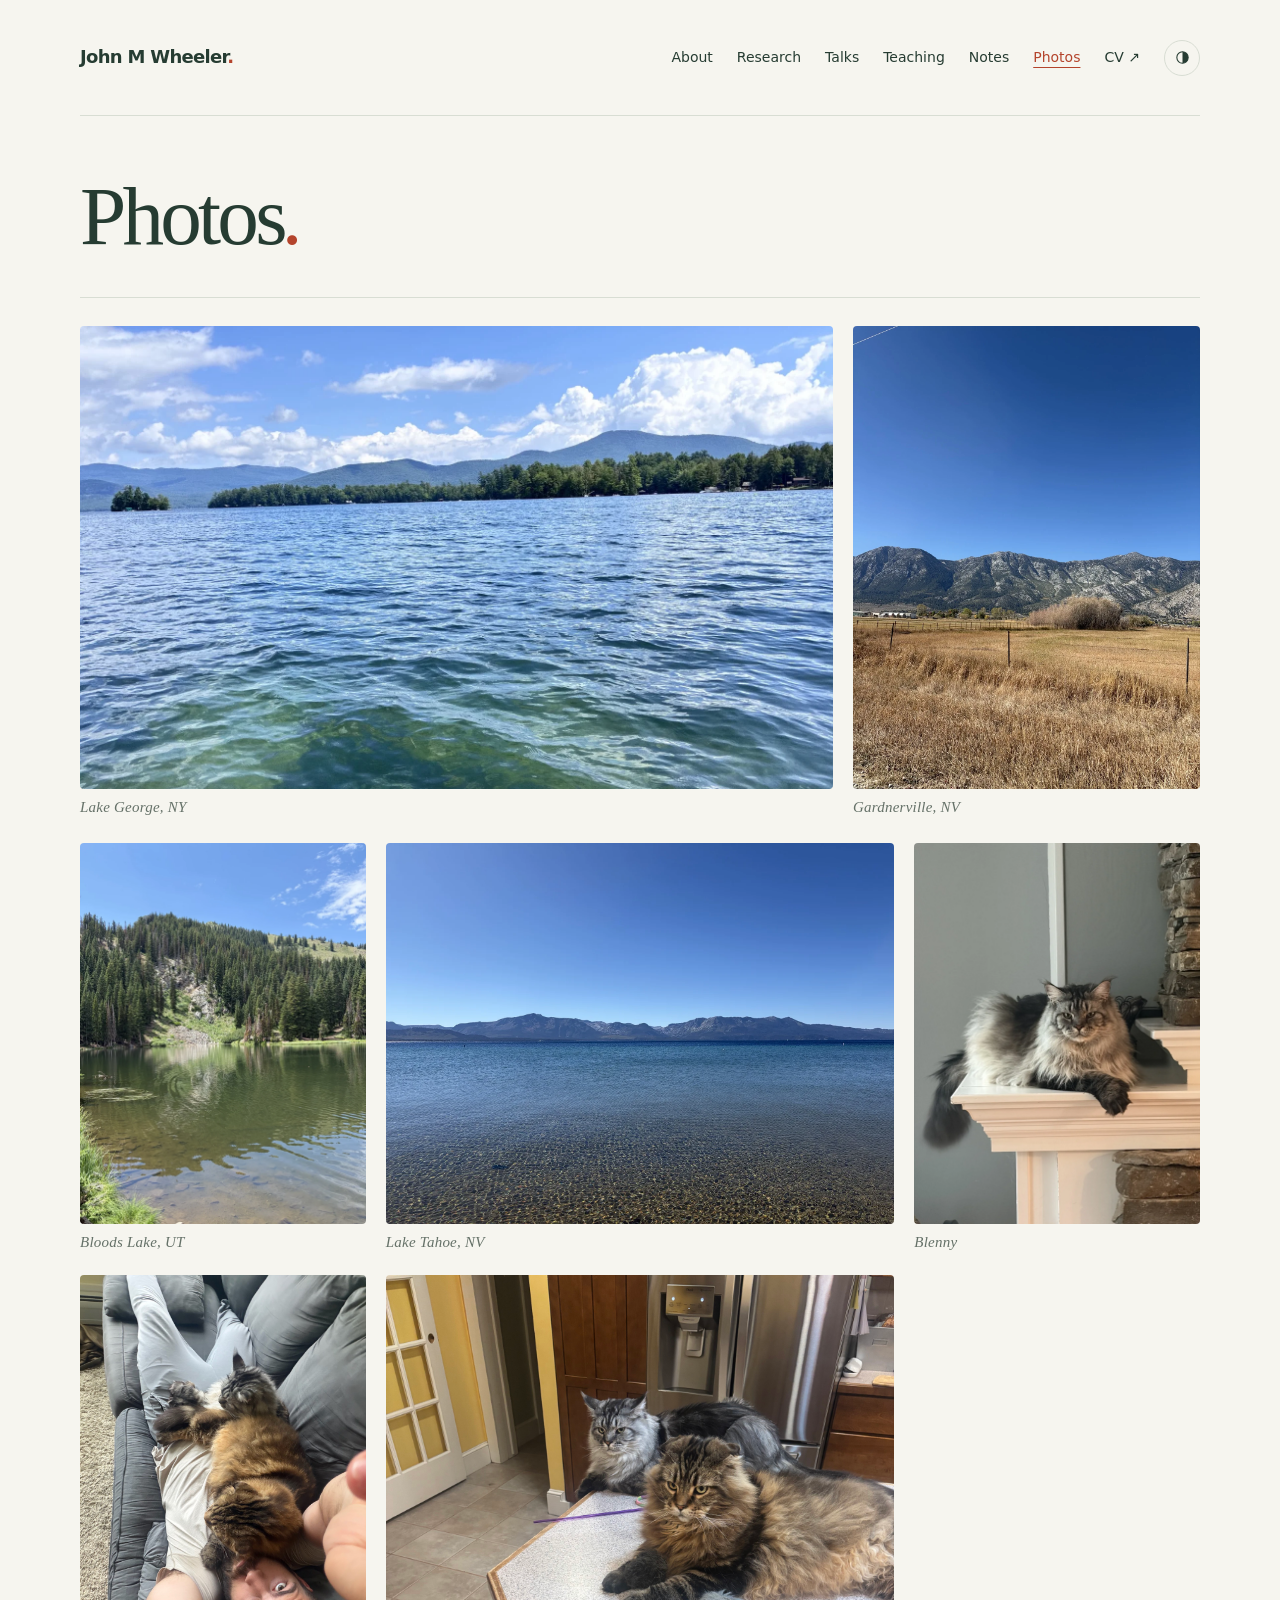
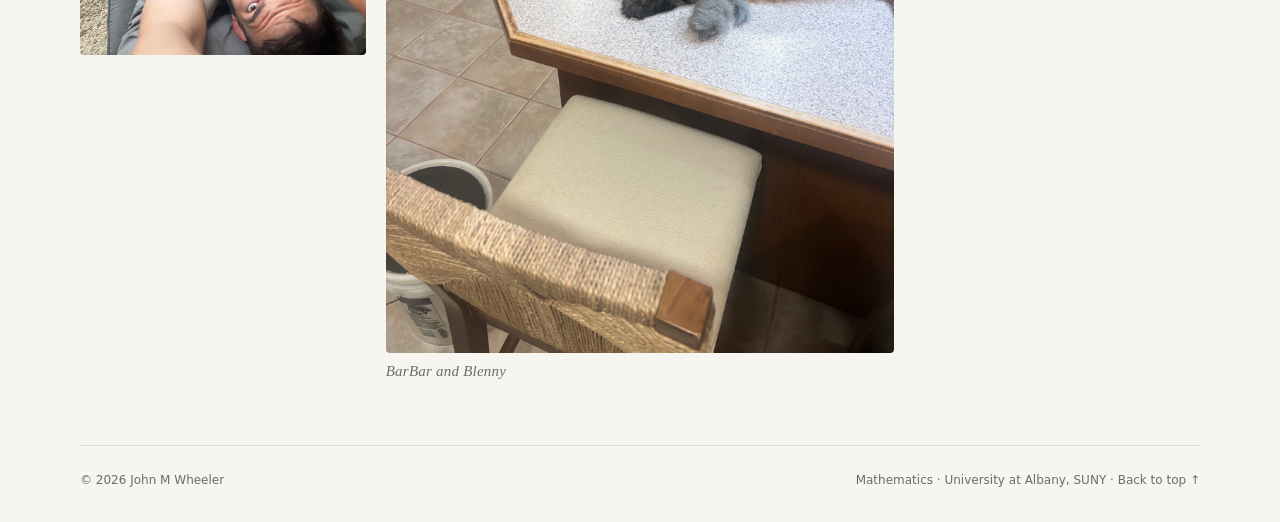
==== misc.html @ 14247ffa "Rename gallery to Photos and soften captions" ====
<!doctype html>
<html lang="en">
<head>
  <meta charset="utf-8">
  <meta name="viewport" content="width=device-width, initial-scale=1">
  <meta name="description" content="Photos from John M Wheeler.">
  <meta name="color-scheme" content="light dark">
  <title>Photos — John M Wheeler</title>
  <link rel="stylesheet" href="site.css">
  <script src="site.js"></script>
</head>
<body>
  <a class="skip" href="#main">Skip to content</a>
  <div class="wrap" id="top">
    <header>
      <a class="wordmark" href="index.html" aria-label="John M Wheeler home">John M Wheeler<span>.</span></a>
      <nav aria-label="Main navigation">
        <a href="index.html#about">About</a>
        <a href="index.html#research">Research</a>
        <a href="index.html#talks">Talks</a>
        <a href="index.html#teaching">Teaching</a>
        <a href="notes.html">Notes</a>
        <a href="misc.html" aria-current="page">Photos</a>
        <a href="files/John-M-Wheeler-CV.pdf" aria-label="Curriculum vitae (PDF)">CV <span aria-hidden="true">↗</span></a>
        <button class="theme" id="theme-toggle" type="button" aria-label="Switch to dark theme" hidden>
          <svg viewBox="0 0 24 24" fill="none" stroke="currentColor" stroke-width="1.5" aria-hidden="true"><circle cx="12" cy="12" r="8"/><path d="M12 4a8 8 0 0 1 0 16Z" fill="currentColor" stroke="none"/></svg>
        </button>
      </nav>
    </header>
    <main id="main">
      <div class="page-intro">
        <h1 id="photos-title">Photos<em>.</em></h1>
      </div>
      <section class="photos" aria-labelledby="photos-title">
        <div class="photo-row photo-row-lead">
          <figure>
            <a href="files/photos/clouds-over-the-lake.webp"><img src="files/photos/clouds-over-the-lake.webp" width="1536" height="944" alt="White clouds above a tree-lined shore and rippling blue water."></a>
            <figcaption>Lake George, NY</figcaption>
          </figure>
          <figure>
            <a href="files/photos/mountain-meadow.webp"><img src="files/photos/mountain-meadow.webp" width="1152" height="1536" alt="A wire fence crosses dry golden grass at the foot of a rocky ridge."></a>
            <figcaption>Gardnerville, NV</figcaption>
          </figure>
        </div>
        <div class="photo-row photo-row-more">
          <figure>
            <a href="files/photos/pond-in-the-pines.webp"><img src="files/photos/pond-in-the-pines.webp" width="1152" height="1536" loading="lazy" alt="A steep slope of evergreens reflected in a still pond."></a>
            <figcaption>Bloods Lake, UT</figcaption>
          </figure>
          <figure>
            <a href="files/photos/clear-water.webp"><img src="files/photos/clear-water.webp" width="1536" height="1152" loading="lazy" alt="Pebbles visible through shallow water with a blue mountain range on the horizon."></a>
            <figcaption>Lake Tahoe, NV</figcaption>
          </figure>
          <figure>
            <a href="files/photos/cat-on-the-mantel.webp"><img src="files/photos/cat-on-the-mantel.webp" width="1152" height="1536" loading="lazy" alt="A long-haired tabby rests a paw over the edge of a fireplace mantel."></a>
            <figcaption>Blenny</figcaption>
          </figure>
          <figure>
            <a href="files/photos/cats-on-the-couch.jpg"><img src="files/photos/cats-on-the-couch.jpg" width="960" height="1280" loading="lazy" alt="Two long-haired tabby cats lounging on John as he lies on a gray couch."></a>
          </figure>
          <figure>
            <a href="files/photos/cats-in-the-kitchen.jpg"><img src="files/photos/cats-in-the-kitchen.jpg" width="2880" height="3840" loading="lazy" alt="Two long-haired tabby cats resting on a kitchen counter beside a toy mouse."></a>
            <figcaption>BarBar and Blenny</figcaption>
          </figure>
        </div>
      </section>
    </main>
    <footer>
      <p>© <span id="year">2026</span> John M Wheeler</p>
      <p>Mathematics · University at Albany, SUNY · <a href="#top">Back to top ↑</a></p>
    </footer>
  </div>
</body>
</html>
---- site.css ----
:root { --paper:#f6f5ef; --ink:#263c32; --muted:#657168; --line:#d8ddd3; --accent:#b4442c; --soft:#e8ecdf; --card:#eeeee5; }
:root[data-theme="dark"] { --paper:#19271f; --ink:#e9eddf; --muted:#b0baab; --line:#3d4b3f; --accent:#ffad90; --soft:#2a3a2d; --card:#223226; }
* { box-sizing:border-box; }
[hidden] { display:none !important; }
html { scroll-behavior:smooth; scroll-padding-top:32px; }
body { margin:0; background:var(--paper); color:var(--ink); font:17px/1.7 system-ui,-apple-system,BlinkMacSystemFont,"Segoe UI",sans-serif; }
a { color:inherit; text-underline-offset:5px; }
a:hover { color:var(--accent); }
button { font:inherit; }
:focus-visible { outline:3px solid var(--accent); outline-offset:6px; }
::selection { background:var(--ink); color:var(--paper); }
.wrap { width:min(1120px,calc(100% - 96px)); margin:auto; }
.skip { position:absolute; top:12px; left:12px; padding:8px 16px; background:var(--paper); transform:translateY(-200%); z-index:2; }
.skip:focus { transform:translateY(0); }
header { display:flex; flex-wrap:wrap; justify-content:space-between; align-items:center; min-height:116px; padding:22px 0; border-bottom:1px solid var(--line); gap:20px 24px; }
.wordmark { font-weight:650; font-size:18px; letter-spacing:-.7px; text-decoration:none; }
.wordmark span { color:var(--accent); }
nav { display:flex; flex-wrap:wrap; align-items:center; gap:18px 24px; font-size:14px; }
nav a { text-decoration:none; }
.theme { display:grid; place-items:center; width:36px; height:36px; border:1px solid var(--line); border-radius:50%; background:transparent; color:var(--ink); cursor:pointer; }
.theme:hover { background:var(--soft); }
.theme svg { width:17px; height:17px; }
.hero { display:grid; grid-template-columns:1.3fr 1fr; align-items:center; gap:70px; padding:100px 0 94px; }
.eyebrow { display:flex; gap:10px; align-items:center; font:11px/1.5 ui-monospace,SFMono-Regular,Consolas,monospace; text-transform:uppercase; letter-spacing:2px; }
.dot { width:7px; height:7px; border-radius:50%; background:var(--accent); }
h1,h2,h3,p { margin:0; }
h1 { margin:25px 0; font:clamp(56px,6.5vw,85px)/1.02 Georgia,"Times New Roman",serif; font-weight:400; letter-spacing:-3.8px; }
h1 em { font-weight:400; color:var(--accent); }
.intro { color:var(--muted); max-width:430px; font-size:17px; }
.intro strong { color:var(--ink); font-weight:500; }
.actions { display:flex; gap:26px; align-items:center; flex-wrap:wrap; margin-top:32px; font-size:14px; }
.button { display:inline-flex; align-items:center; gap:22px; background:var(--ink); color:var(--paper); padding:12px 19px; border-radius:3px; text-decoration:none; }
.button:hover { color:var(--paper); background:var(--accent); }
.text-link { text-decoration:none; border-bottom:1px solid var(--line); }
.art { position:relative; display:grid; place-items:center; aspect-ratio:1; background:var(--soft); border-radius:48% 48% 3px 3px; overflow:hidden; }
.art:before { content:""; position:absolute; inset:22px; border:1px solid var(--ink); border-radius:48% 48% 0 0; opacity:.13; }
.sdot { position:relative; width:78%; height:auto; color:var(--ink); transform:translate(0,4%); overflow:visible; }
.sdot .arrows path { fill:none; stroke:currentColor; stroke-width:1.3; stroke-linecap:round; stroke-linejoin:round; }
.sdot .arrows path.hl { stroke:var(--accent); stroke-width:1.6; }
.sdot text { fill:currentColor; font:27px/1 Georgia,serif; text-anchor:middle; paint-order:stroke; stroke:var(--halo,var(--soft)); stroke-width:5px; stroke-linejoin:round; }
.sdot .bg { fill:none; stroke:currentColor; stroke-width:1; opacity:.2; }
.sdot .bg .faint { opacity:.55; stroke-dasharray:2 5; }
.sdot .lattice, .sdot .echo { opacity:.38; stroke-dasharray:2 4; }
.sdot .i { font-style:italic; }
.interlude { --halo:var(--paper); position:relative; overflow:hidden; margin:0; padding:34px 0 46px; border-top:1px solid var(--line); display:grid; place-items:center; }
.interlude .sdot { width:100%; max-width:330px; transform:none; }
.sdot text.lbl { font-size:15px; font-style:italic; fill:var(--accent); }
.section { border-top:1px solid var(--line); padding:54px 0 62px; display:grid; grid-template-columns:220px 1fr; gap:48px; }
.section-label { font:11px/1.5 ui-monospace,monospace; letter-spacing:1.8px; text-transform:uppercase; padding-top:9px; display:flex; gap:16px; }
.section-label span { color:var(--muted); }
h2 { font:34px/1.25 Georgia,serif; letter-spacing:-.8px; }
.section-copy { color:var(--muted); margin-top:20px; max-width:640px; }
.section-copy + .section-copy { margin-top:14px; }
.section-top { display:flex; align-items:baseline; justify-content:space-between; gap:18px; flex-wrap:wrap; }
.section-top a { font-size:13px; }
.project { margin-top:28px; padding:28px; background:var(--card); border:1px solid var(--line); border-radius:4px; }
.project-icon { width:42px; height:42px; display:grid; place-items:center; background:var(--soft); border-radius:50%; font:25px/1 Georgia,serif; margin-bottom:22px; }
.project small { color:var(--muted); font:10px/1.5 ui-monospace,monospace; letter-spacing:1.3px; text-transform:uppercase; }
h3 { font:25px/1.3 Georgia,serif; margin-top:8px; }
.project p { color:var(--muted); margin-top:10px; font-size:15px; max-width:520px; }
.topics { list-style:none; padding:0; margin:28px 0 0; }
.topics li { padding:20px 0; border-top:1px solid var(--line); }
.topics h3 { font-size:22px; margin:0; }
.topics p { color:var(--muted); font-size:15px; margin-top:7px; max-width:580px; }
.subheading { font-size:26px; margin-top:34px; }
.records { list-style:none; padding:0; margin:22px 0 0; }
.records li { padding:20px 0; border-top:1px solid var(--line); }
.record-head { display:flex; justify-content:space-between; align-items:baseline; flex-wrap:wrap; gap:8px 20px; }
.record-head h3 { margin:0; font-size:22px; }
.record-head strong { font-weight:500; }
.record-date { color:var(--muted); font:12px/1.7 ui-monospace,monospace; }
.record-copy { color:var(--muted); font-size:15px; margin-top:7px; }
.contact { padding-bottom:72px; }
.contact .actions { margin-top:24px; }
footer { display:flex; justify-content:space-between; gap:20px; padding:24px 0 32px; border-top:1px solid var(--line); color:var(--muted); font-size:12px; }
footer a { text-decoration:none; }
@media (prefers-reduced-motion:reduce) { html { scroll-behavior:auto; } }
@media (max-width:850px) { .wrap { width:calc(100% - 56px); } .hero { gap:30px; padding:70px 0; } h1 { font-size:61px; } .section { grid-template-columns:150px 1fr; gap:25px; } }
@media (max-width:620px) { .wrap { width:calc(100% - 40px); } header { min-height:88px; gap:16px; } .wordmark { font-size:16px; } nav { width:100%; gap:12px 16px; font-size:12px; } .theme { width:30px; height:30px; } .hero { grid-template-columns:1fr; padding:54px 0; gap:38px; } h1 { font-size:65px; letter-spacing:-3px; } .art { width:100%; max-width:360px; justify-self:center; } .section { grid-template-columns:1fr; gap:22px; padding:35px 0 42px; } .section-label { padding:0; } h2 { font-size:30px; } .project { padding:23px; } footer { flex-direction:column; gap:7px; } }

nav a[aria-current="page"] { color:var(--accent); text-decoration:underline; }
.page-intro { padding:58px 0 38px; }
.page-intro h1 { margin:0; }
.photos, .notes-content { padding:28px 0 62px; border-top:1px solid var(--line); }
.notes-content .topics { max-width:720px; }
.photo-row { display:grid; gap:20px; }
.photo-row-lead { grid-template-columns:2.17fr 1fr; }
.photo-row-more { grid-template-columns:1fr 1.78fr 1fr; margin-top:24px; }
.photo-row figure { margin:0; min-width:0; }
.photo-row a { display:block; }
.photo-row img { display:block; width:100%; height:auto; border-radius:4px; background:var(--soft); }
.photo-row figcaption {
  margin-top:7px;
  color:var(--muted);
  font:italic 15px/1.55 Georgia, "Times New Roman", serif;
  letter-spacing:.015em;
}

@media (max-width:620px) {
  .page-intro { padding:38px 0 26px; }
  .page-intro h1 { font-size:clamp(42px,12vw,62px); }
  .photos, .notes-content { padding-bottom:42px; }
  .photo-row { grid-template-columns:1fr; }
}
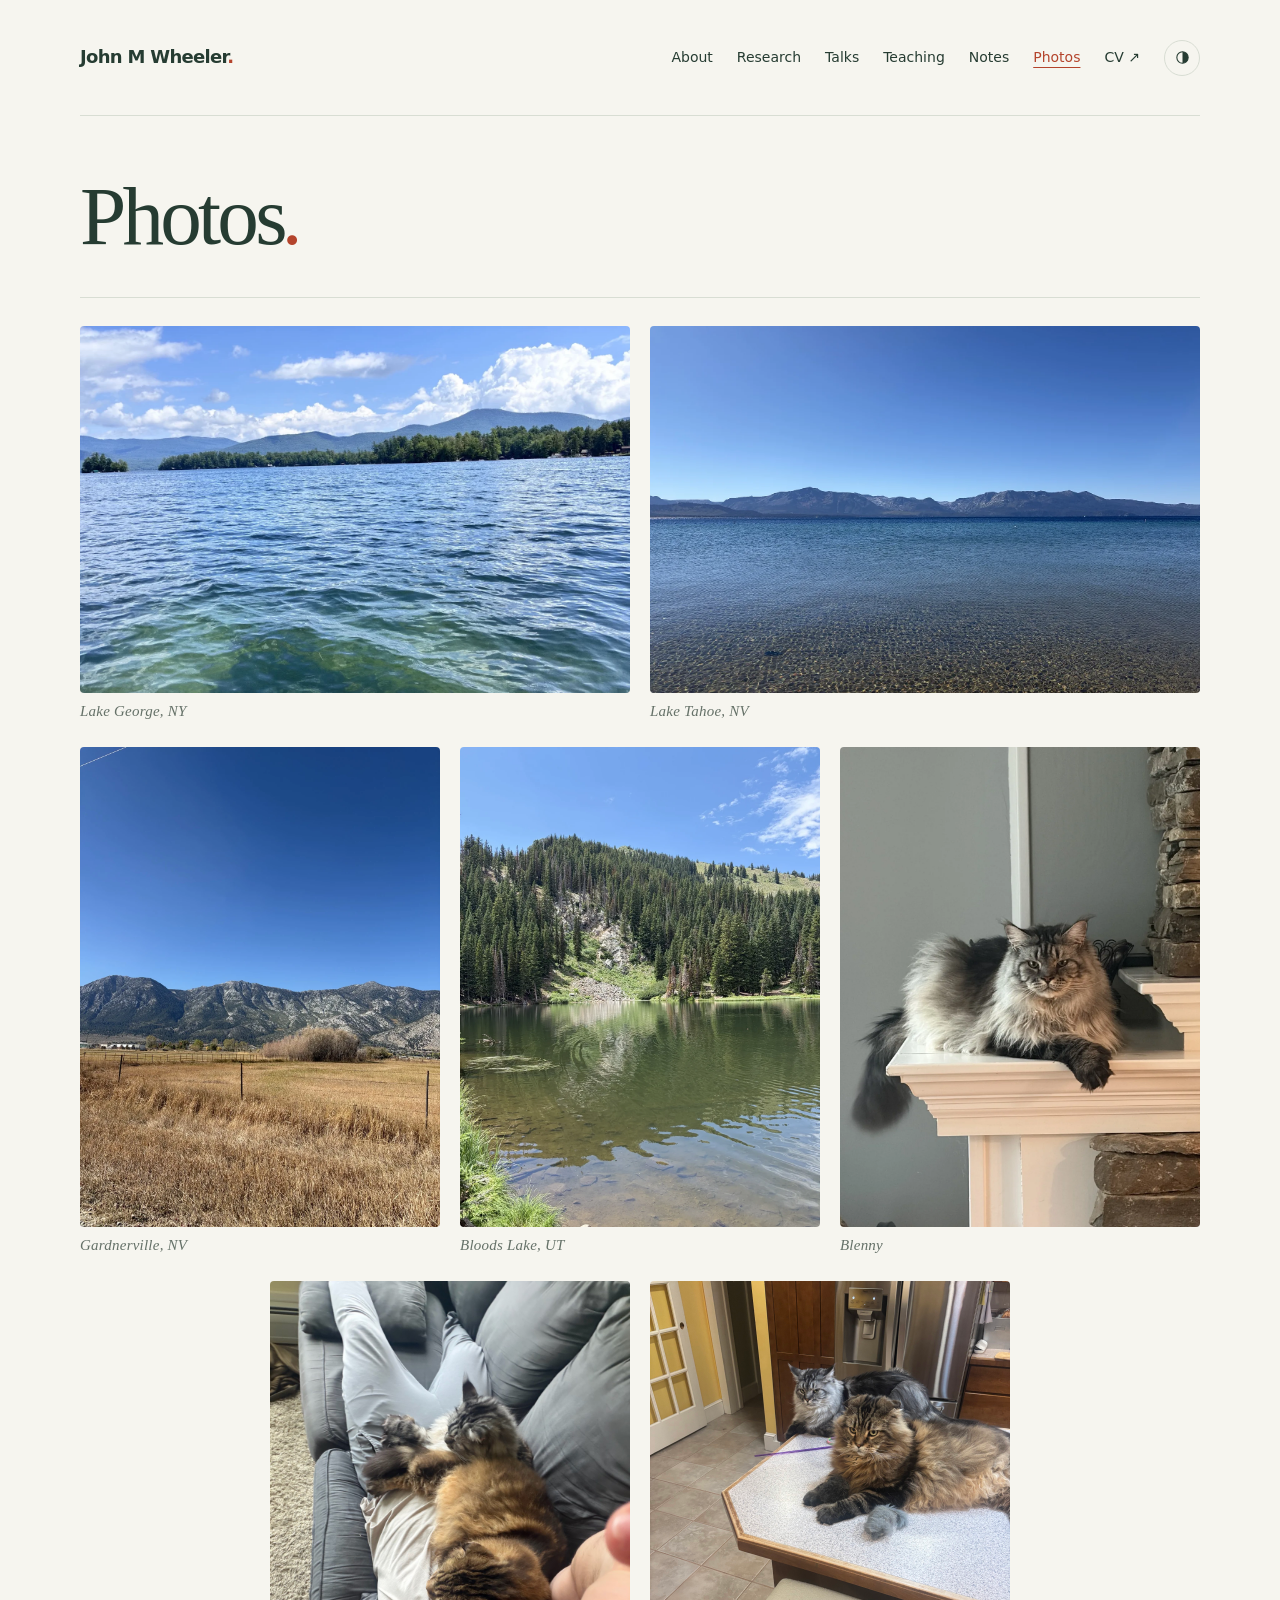
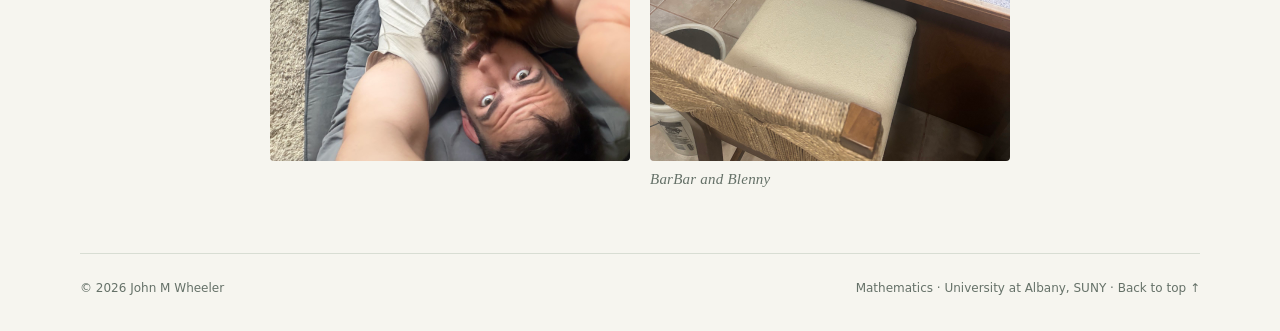
==== commit 86cace78: "Arrange Photos gallery in a responsive grid" ====
--- a/misc.html
+++ b/misc.html
@@ -6,7 +6,7 @@
   <meta name="description" content="Photos from John M Wheeler.">
   <meta name="color-scheme" content="light dark">
   <title>Photos — John M Wheeler</title>
-  <link rel="stylesheet" href="site.css">
+  <link rel="stylesheet" href="site.css?v=photo-grid">
   <script src="site.js"></script>
 </head>
 <body>
@@ -32,24 +32,24 @@
         <h1 id="photos-title">Photos<em>.</em></h1>
       </div>
       <section class="photos" aria-labelledby="photos-title">
-        <div class="photo-row photo-row-lead">
+        <div class="photo-row photo-row-landscape">
           <figure>
             <a href="files/photos/clouds-over-the-lake.webp"><img src="files/photos/clouds-over-the-lake.webp" width="1536" height="944" alt="White clouds above a tree-lined shore and rippling blue water."></a>
             <figcaption>Lake George, NY</figcaption>
           </figure>
           <figure>
+            <a href="files/photos/clear-water.webp"><img src="files/photos/clear-water.webp" width="1536" height="1152" loading="lazy" alt="Pebbles visible through shallow water with a blue mountain range on the horizon."></a>
+            <figcaption>Lake Tahoe, NV</figcaption>
+          </figure>
+        </div>
+        <div class="photo-row photo-row-portrait">
+          <figure>
             <a href="files/photos/mountain-meadow.webp"><img src="files/photos/mountain-meadow.webp" width="1152" height="1536" alt="A wire fence crosses dry golden grass at the foot of a rocky ridge."></a>
             <figcaption>Gardnerville, NV</figcaption>
           </figure>
-        </div>
-        <div class="photo-row photo-row-more">
           <figure>
             <a href="files/photos/pond-in-the-pines.webp"><img src="files/photos/pond-in-the-pines.webp" width="1152" height="1536" loading="lazy" alt="A steep slope of evergreens reflected in a still pond."></a>
             <figcaption>Bloods Lake, UT</figcaption>
-          </figure>
-          <figure>
-            <a href="files/photos/clear-water.webp"><img src="files/photos/clear-water.webp" width="1536" height="1152" loading="lazy" alt="Pebbles visible through shallow water with a blue mountain range on the horizon."></a>
-            <figcaption>Lake Tahoe, NV</figcaption>
           </figure>
           <figure>
             <a href="files/photos/cat-on-the-mantel.webp"><img src="files/photos/cat-on-the-mantel.webp" width="1152" height="1536" loading="lazy" alt="A long-haired tabby rests a paw over the edge of a fireplace mantel."></a>
--- a/site.css
+++ b/site.css
@@ -83,12 +83,20 @@
 .page-intro h1 { margin:0; }
 .photos, .notes-content { padding:28px 0 62px; border-top:1px solid var(--line); }
 .notes-content .topics { max-width:720px; }
-.photo-row { display:grid; gap:20px; }
-.photo-row-lead { grid-template-columns:2.17fr 1fr; }
-.photo-row-more { grid-template-columns:1fr 1.78fr 1fr; margin-top:24px; }
+.photo-row {
+  --photo-gap:20px;
+  display:flex;
+  flex-wrap:wrap;
+  justify-content:center;
+  gap:24px var(--photo-gap);
+}
+.photo-row + .photo-row { margin-top:24px; }
 .photo-row figure { margin:0; min-width:0; }
+.photo-row-landscape figure { flex:0 0 calc((100% - var(--photo-gap)) / 2); }
+.photo-row-portrait figure { flex:0 0 calc((100% - 2 * var(--photo-gap)) / 3); }
 .photo-row a { display:block; }
 .photo-row img { display:block; width:100%; height:auto; border-radius:4px; background:var(--soft); }
+.photo-row-landscape img { aspect-ratio:3 / 2; object-fit:cover; }
 .photo-row figcaption {
   margin-top:7px;
   color:var(--muted);
@@ -100,5 +108,6 @@
   .page-intro { padding:38px 0 26px; }
   .page-intro h1 { font-size:clamp(42px,12vw,62px); }
   .photos, .notes-content { padding-bottom:42px; }
-  .photo-row { grid-template-columns:1fr; }
+  .photo-row { --photo-gap:12px; }
+  .photo-row-portrait figure { flex-basis:calc((100% - var(--photo-gap)) / 2); }
 }
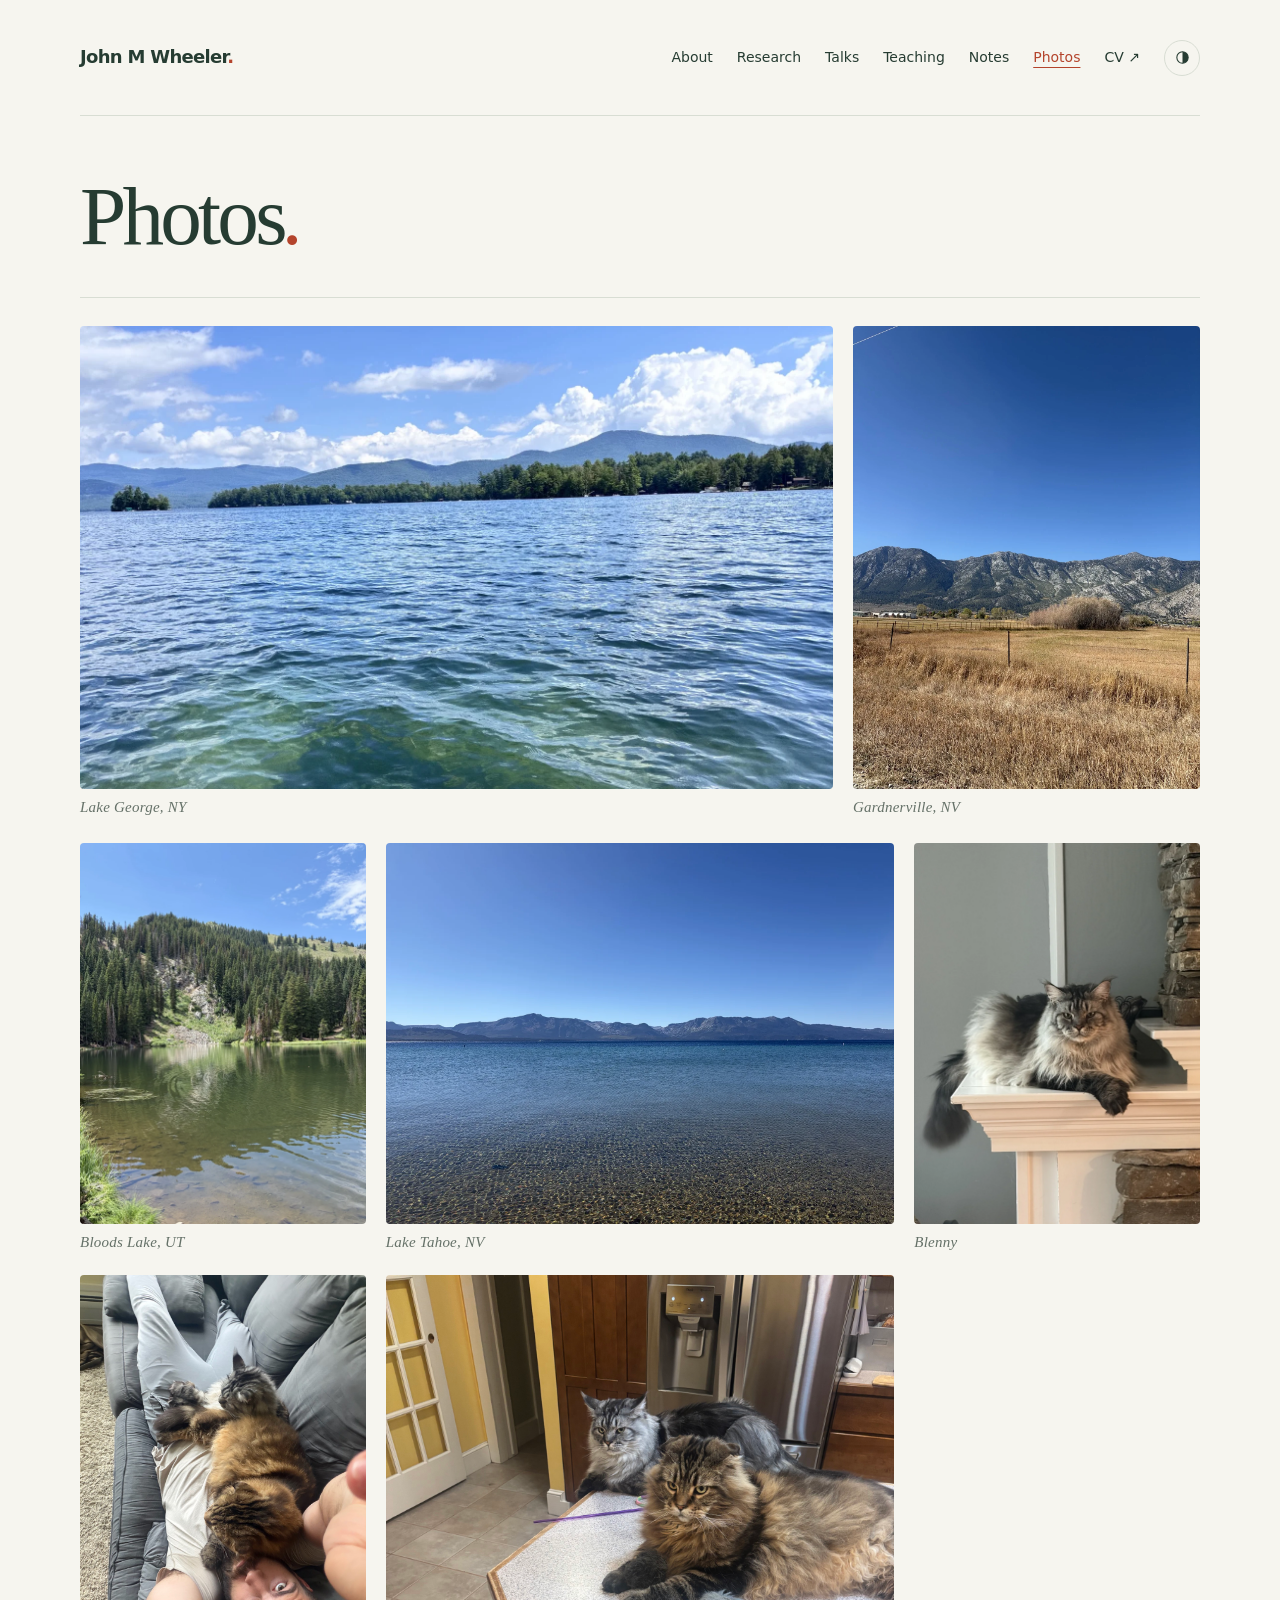
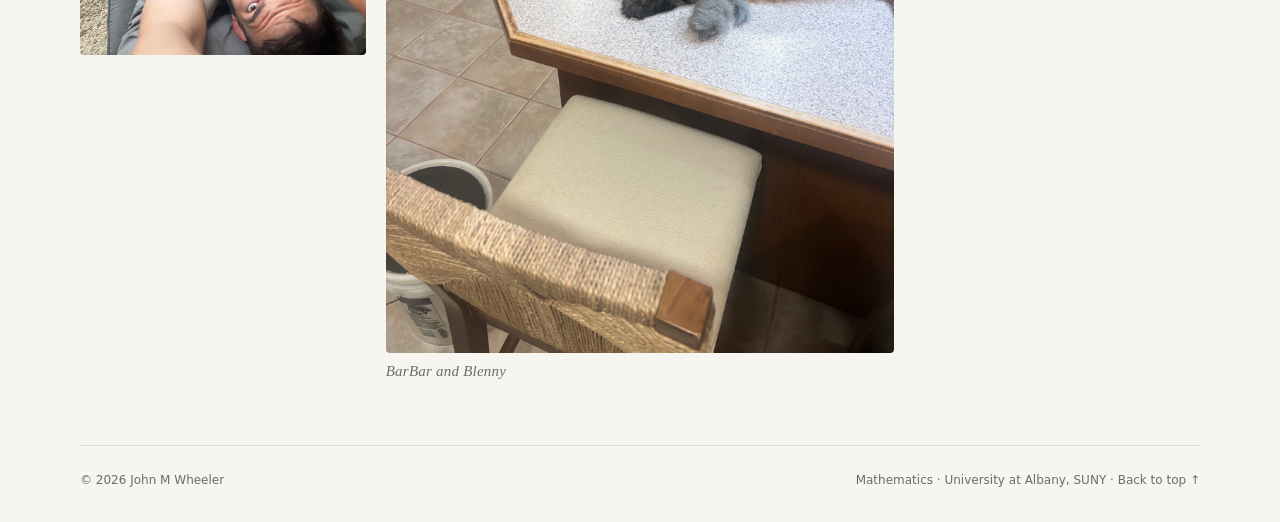
==== commit 9530b036: "Revert photo gallery grid layout" ====
--- a/misc.html
+++ b/misc.html
@@ -6,7 +6,7 @@
   <meta name="description" content="Photos from John M Wheeler.">
   <meta name="color-scheme" content="light dark">
   <title>Photos — John M Wheeler</title>
-  <link rel="stylesheet" href="site.css?v=photo-grid">
+  <link rel="stylesheet" href="site.css?v=photos">
   <script src="site.js"></script>
 </head>
 <body>
@@ -32,24 +32,24 @@
         <h1 id="photos-title">Photos<em>.</em></h1>
       </div>
       <section class="photos" aria-labelledby="photos-title">
-        <div class="photo-row photo-row-landscape">
+        <div class="photo-row photo-row-lead">
           <figure>
             <a href="files/photos/clouds-over-the-lake.webp"><img src="files/photos/clouds-over-the-lake.webp" width="1536" height="944" alt="White clouds above a tree-lined shore and rippling blue water."></a>
             <figcaption>Lake George, NY</figcaption>
           </figure>
           <figure>
-            <a href="files/photos/clear-water.webp"><img src="files/photos/clear-water.webp" width="1536" height="1152" loading="lazy" alt="Pebbles visible through shallow water with a blue mountain range on the horizon."></a>
-            <figcaption>Lake Tahoe, NV</figcaption>
-          </figure>
-        </div>
-        <div class="photo-row photo-row-portrait">
-          <figure>
             <a href="files/photos/mountain-meadow.webp"><img src="files/photos/mountain-meadow.webp" width="1152" height="1536" alt="A wire fence crosses dry golden grass at the foot of a rocky ridge."></a>
             <figcaption>Gardnerville, NV</figcaption>
           </figure>
+        </div>
+        <div class="photo-row photo-row-more">
           <figure>
             <a href="files/photos/pond-in-the-pines.webp"><img src="files/photos/pond-in-the-pines.webp" width="1152" height="1536" loading="lazy" alt="A steep slope of evergreens reflected in a still pond."></a>
             <figcaption>Bloods Lake, UT</figcaption>
+          </figure>
+          <figure>
+            <a href="files/photos/clear-water.webp"><img src="files/photos/clear-water.webp" width="1536" height="1152" loading="lazy" alt="Pebbles visible through shallow water with a blue mountain range on the horizon."></a>
+            <figcaption>Lake Tahoe, NV</figcaption>
           </figure>
           <figure>
             <a href="files/photos/cat-on-the-mantel.webp"><img src="files/photos/cat-on-the-mantel.webp" width="1152" height="1536" loading="lazy" alt="A long-haired tabby rests a paw over the edge of a fireplace mantel."></a>
--- a/site.css
+++ b/site.css
@@ -83,20 +83,12 @@
 .page-intro h1 { margin:0; }
 .photos, .notes-content { padding:28px 0 62px; border-top:1px solid var(--line); }
 .notes-content .topics { max-width:720px; }
-.photo-row {
-  --photo-gap:20px;
-  display:flex;
-  flex-wrap:wrap;
-  justify-content:center;
-  gap:24px var(--photo-gap);
-}
-.photo-row + .photo-row { margin-top:24px; }
+.photo-row { display:grid; gap:20px; }
+.photo-row-lead { grid-template-columns:2.17fr 1fr; }
+.photo-row-more { grid-template-columns:1fr 1.78fr 1fr; margin-top:24px; }
 .photo-row figure { margin:0; min-width:0; }
-.photo-row-landscape figure { flex:0 0 calc((100% - var(--photo-gap)) / 2); }
-.photo-row-portrait figure { flex:0 0 calc((100% - 2 * var(--photo-gap)) / 3); }
 .photo-row a { display:block; }
 .photo-row img { display:block; width:100%; height:auto; border-radius:4px; background:var(--soft); }
-.photo-row-landscape img { aspect-ratio:3 / 2; object-fit:cover; }
 .photo-row figcaption {
   margin-top:7px;
   color:var(--muted);
@@ -108,6 +100,5 @@
   .page-intro { padding:38px 0 26px; }
   .page-intro h1 { font-size:clamp(42px,12vw,62px); }
   .photos, .notes-content { padding-bottom:42px; }
-  .photo-row { --photo-gap:12px; }
-  .photo-row-portrait figure { flex-basis:calc((100% - var(--photo-gap)) / 2); }
+  .photo-row { grid-template-columns:1fr; }
 }
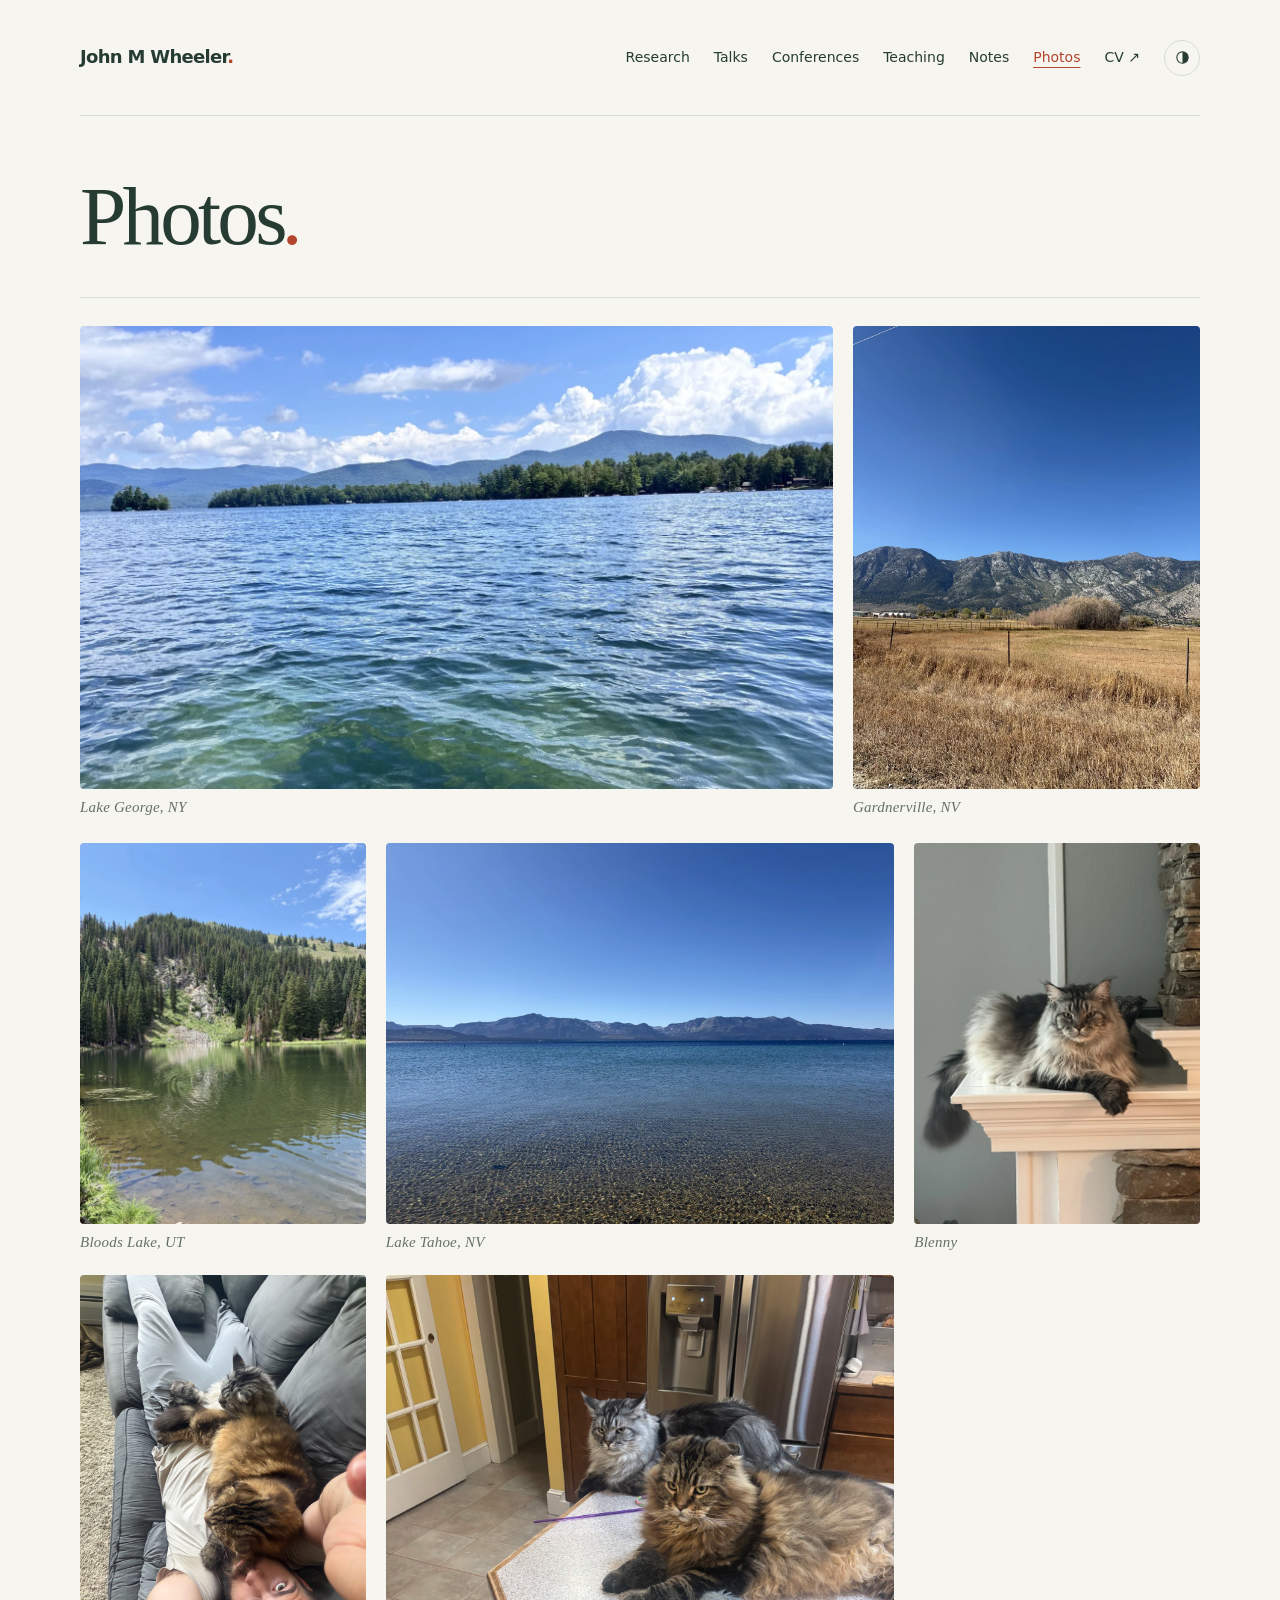
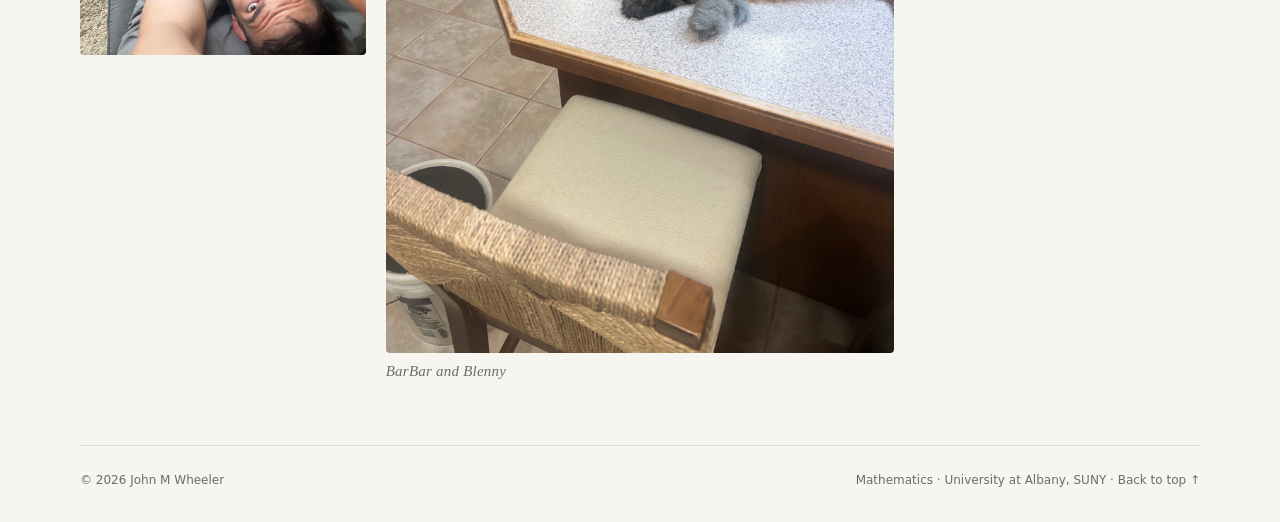
==== commit d2254415: "Split Talks and Conferences into separate tabs; move bar construction to Notes The cyclic bar diagra" ====
--- a/misc.html
+++ b/misc.html
@@ -15,11 +15,11 @@
     <header>
       <a class="wordmark" href="index.html" aria-label="John M Wheeler home">John M Wheeler<span>.</span></a>
       <nav aria-label="Main navigation">
-        <a href="index.html#about">About</a>
         <a href="index.html#research">Research</a>
         <a href="index.html#talks">Talks</a>
+        <a href="index.html#conferences">Conferences</a>
         <a href="index.html#teaching">Teaching</a>
-        <a href="notes.html">Notes</a>
+        <a href="index.html#notes">Notes</a>
         <a href="misc.html" aria-current="page">Photos</a>
         <a href="files/John-M-Wheeler-CV.pdf" aria-label="Curriculum vitae (PDF)">CV <span aria-hidden="true">↗</span></a>
         <button class="theme" id="theme-toggle" type="button" aria-label="Switch to dark theme" hidden>
--- a/site.css
+++ b/site.css
@@ -27,6 +27,7 @@
 h1 { margin:25px 0; font:clamp(56px,6.5vw,85px)/1.02 Georgia,"Times New Roman",serif; font-weight:400; letter-spacing:-3.8px; }
 h1 em { font-weight:400; color:var(--accent); }
 .intro { color:var(--muted); max-width:430px; font-size:17px; }
+.intro + .intro { margin-top:14px; }
 .intro strong { color:var(--ink); font-weight:500; }
 .actions { display:flex; gap:26px; align-items:center; flex-wrap:wrap; margin-top:32px; font-size:14px; }
 .button { display:inline-flex; align-items:center; gap:22px; background:var(--ink); color:var(--paper); padding:12px 19px; border-radius:3px; text-decoration:none; }
@@ -40,12 +41,13 @@
 .sdot text { fill:currentColor; font:27px/1 Georgia,serif; text-anchor:middle; paint-order:stroke; stroke:var(--halo,var(--soft)); stroke-width:5px; stroke-linejoin:round; }
 .sdot .bg { fill:none; stroke:currentColor; stroke-width:1; opacity:.2; }
 .sdot .bg .faint { opacity:.55; stroke-dasharray:2 5; }
-.sdot .lattice, .sdot .echo { opacity:.38; stroke-dasharray:2 4; }
+.sdot .echo { opacity:.38; stroke-dasharray:2 4; }
 .sdot .i { font-style:italic; }
 .interlude { --halo:var(--paper); position:relative; overflow:hidden; margin:0; padding:34px 0 46px; border-top:1px solid var(--line); display:grid; place-items:center; }
 .interlude .sdot { width:100%; max-width:330px; transform:none; }
+.interlude .cyclic-bar { max-width:487px; }
 .sdot text.lbl { font-size:15px; font-style:italic; fill:var(--accent); }
-.section { border-top:1px solid var(--line); padding:54px 0 62px; display:grid; grid-template-columns:220px 1fr; gap:48px; }
+.section { --section-sidebar:220px; --section-gap:48px; border-top:1px solid var(--line); padding:54px 0 62px; display:grid; grid-template-columns:var(--section-sidebar) minmax(0,1fr); gap:var(--section-gap); }
 .section-label { font:11px/1.5 ui-monospace,monospace; letter-spacing:1.8px; text-transform:uppercase; padding-top:9px; display:flex; gap:16px; }
 .section-label span { color:var(--muted); }
 h2 { font:34px/1.25 Georgia,serif; letter-spacing:-.8px; }
@@ -60,12 +62,54 @@
 .project p { color:var(--muted); margin-top:10px; font-size:15px; max-width:520px; }
 .topics { list-style:none; padding:0; margin:28px 0 0; }
 .topics li { padding:20px 0; border-top:1px solid var(--line); }
-.topics h3 { font-size:22px; margin:0; }
+.topics h4 { margin:0; font:22px/1.3 Georgia,serif; }
+.section-disclosure { grid-column:1 / -1; min-width:0; }
+.section-disclosure > summary {
+  display:grid;
+  grid-template-columns:var(--section-sidebar) minmax(0,1fr);
+  column-gap:var(--section-gap);
+  cursor:pointer;
+  list-style:none;
+}
+.section-disclosure > summary::-webkit-details-marker { display:none; }
+.section-disclosure .section-label { grid-area:1 / 1; }
+.section-disclosure .section-label b { font-weight:normal; }
+.section-disclosure > summary h2 { grid-area:1 / 2; }
+.section-disclosure .section-label::after {
+  content:"";
+  align-self:flex-start;
+  margin-top:3px;
+  width:0;
+  height:0;
+  border-top:5px solid transparent;
+  border-bottom:5px solid transparent;
+  border-left:8px solid var(--muted);
+}
+.section-disclosure[open] .section-label::after { transform:rotate(90deg); }
+.section-disclosure-content { margin-inline-start:calc(var(--section-sidebar) + var(--section-gap)); }
 .topics p { color:var(--muted); font-size:15px; margin-top:7px; max-width:580px; }
 .subheading { font-size:26px; margin-top:34px; }
+.subheading-disclosure { padding-bottom:22px; border-bottom:1px solid var(--line); }
+.subheading-disclosure > summary { display:flex; align-items:center; gap:14px; width:fit-content; margin-top:34px; cursor:pointer; list-style:none; }
+.subheading-disclosure > summary .subheading { margin:0; }
+.subheading-disclosure > summary::-webkit-details-marker { display:none; }
+.subheading-disclosure > summary::after { content:""; border-top:5px solid transparent; border-bottom:5px solid transparent; border-left:8px solid var(--muted); transition:transform .15s; }
+.subheading-disclosure[open] > summary::after { transform:rotate(90deg); }
+.talk-entry { margin-top:22px; padding:20px 0 0; border-top:1px solid var(--line); min-width:0; }
+.talk-title { margin:0; font:22px/1.35 Georgia,serif; }
+.talk-venues { list-style:disc; margin:14px 0 0; padding-inline-start:1.2em; color:var(--muted); font-size:15px; }
+.talk-venues .record-head { row-gap:2px; }
+.talk-venues li + li { margin-top:6px; }
+.event-year { border-top:1px solid var(--line); }
+.event-year:first-of-type { margin-top:22px; }
+.event-year > summary { padding:12px 0; cursor:pointer; font:22px/1.4 Georgia,serif; }
+.event-year > .records { margin-top:0; }
+.event-year h4 { margin:16px 0 0; font:22px/1.35 Georgia,serif; }
+.event-year h4 ~ h4 { margin:24px 0 12px; }
 .records { list-style:none; padding:0; margin:22px 0 0; }
 .records li { padding:20px 0; border-top:1px solid var(--line); }
 .record-head { display:flex; justify-content:space-between; align-items:baseline; flex-wrap:wrap; gap:8px 20px; }
+.dates-stacked .record-head { flex-direction:column; align-items:flex-start; }
 .record-head h3 { margin:0; font-size:22px; }
 .record-head strong { font-weight:500; }
 .record-date { color:var(--muted); font:12px/1.7 ui-monospace,monospace; }
@@ -75,14 +119,13 @@
 footer { display:flex; justify-content:space-between; gap:20px; padding:24px 0 32px; border-top:1px solid var(--line); color:var(--muted); font-size:12px; }
 footer a { text-decoration:none; }
 @media (prefers-reduced-motion:reduce) { html { scroll-behavior:auto; } }
-@media (max-width:850px) { .wrap { width:calc(100% - 56px); } .hero { gap:30px; padding:70px 0; } h1 { font-size:61px; } .section { grid-template-columns:150px 1fr; gap:25px; } }
-@media (max-width:620px) { .wrap { width:calc(100% - 40px); } header { min-height:88px; gap:16px; } .wordmark { font-size:16px; } nav { width:100%; gap:12px 16px; font-size:12px; } .theme { width:30px; height:30px; } .hero { grid-template-columns:1fr; padding:54px 0; gap:38px; } h1 { font-size:65px; letter-spacing:-3px; } .art { width:100%; max-width:360px; justify-self:center; } .section { grid-template-columns:1fr; gap:22px; padding:35px 0 42px; } .section-label { padding:0; } h2 { font-size:30px; } .project { padding:23px; } footer { flex-direction:column; gap:7px; } }
+@media (max-width:850px) { .wrap { width:calc(100% - 56px); } .hero { gap:30px; padding:70px 0; } h1 { font-size:61px; } .section { --section-sidebar:150px; --section-gap:25px; } }
+@media (max-width:620px) { .wrap { width:calc(100% - 40px); } header { min-height:88px; gap:16px; } .wordmark { font-size:16px; } nav { width:100%; gap:12px 16px; font-size:12px; } .theme { width:30px; height:30px; } .hero { grid-template-columns:1fr; padding:54px 0; gap:38px; } h1 { font-size:65px; letter-spacing:-3px; } .art { width:100%; max-width:360px; justify-self:center; } .section { --section-gap:22px; grid-template-columns:minmax(0,1fr); padding:35px 0 42px; } .section-label { padding:0; } h2 { font-size:30px; } .project { padding:23px; } footer { flex-direction:column; gap:7px; } }
 
 nav a[aria-current="page"] { color:var(--accent); text-decoration:underline; }
 .page-intro { padding:58px 0 38px; }
 .page-intro h1 { margin:0; }
-.photos, .notes-content { padding:28px 0 62px; border-top:1px solid var(--line); }
-.notes-content .topics { max-width:720px; }
+.photos { padding:28px 0 62px; border-top:1px solid var(--line); }
 .photo-row { display:grid; gap:20px; }
 .photo-row-lead { grid-template-columns:2.17fr 1fr; }
 .photo-row-more { grid-template-columns:1fr 1.78fr 1fr; margin-top:24px; }
@@ -97,8 +140,11 @@
 }
 
 @media (max-width:620px) {
+  .section-disclosure > summary { grid-template-columns:minmax(0,1fr); row-gap:10px; }
+  .section-disclosure > summary h2 { grid-area:2 / 1; }
+  .section-disclosure-content { margin-inline-start:0; }
   .page-intro { padding:38px 0 26px; }
   .page-intro h1 { font-size:clamp(42px,12vw,62px); }
-  .photos, .notes-content { padding-bottom:42px; }
+  .photos { padding-bottom:42px; }
   .photo-row { grid-template-columns:1fr; }
 }
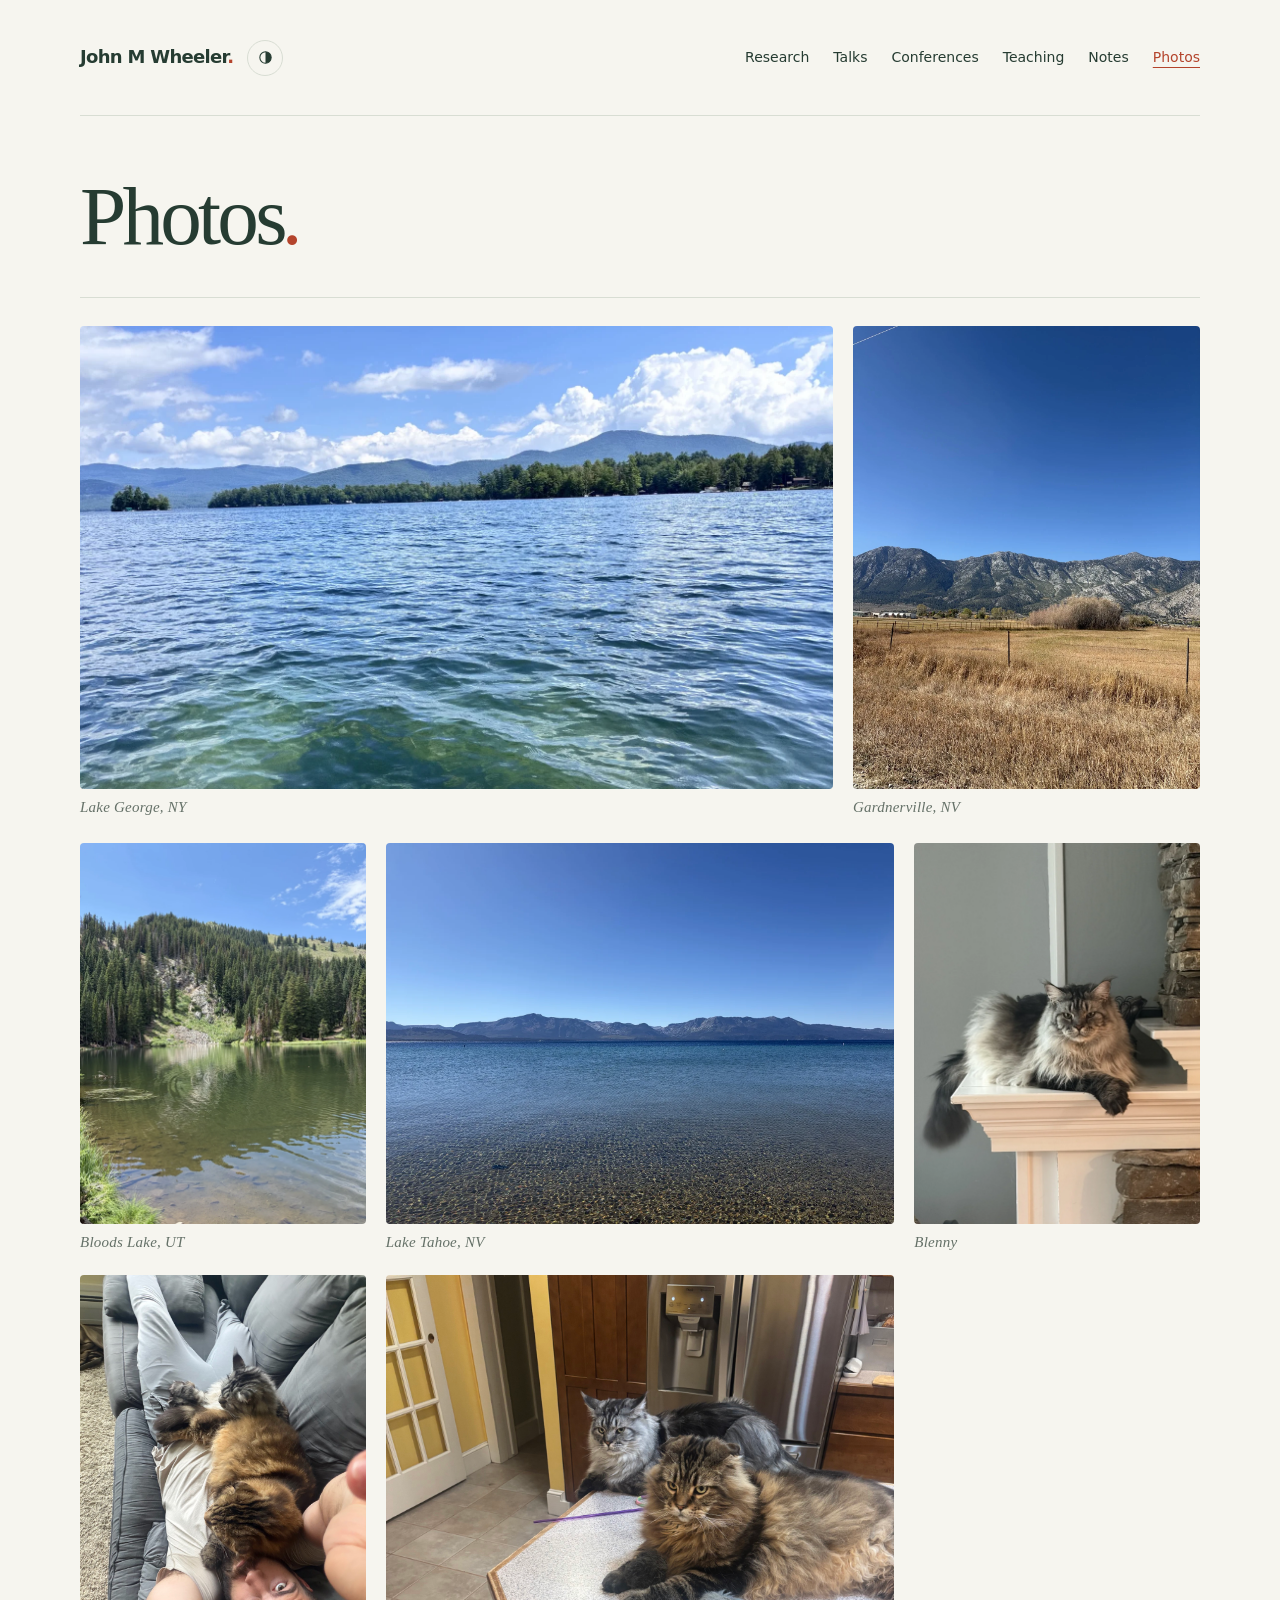
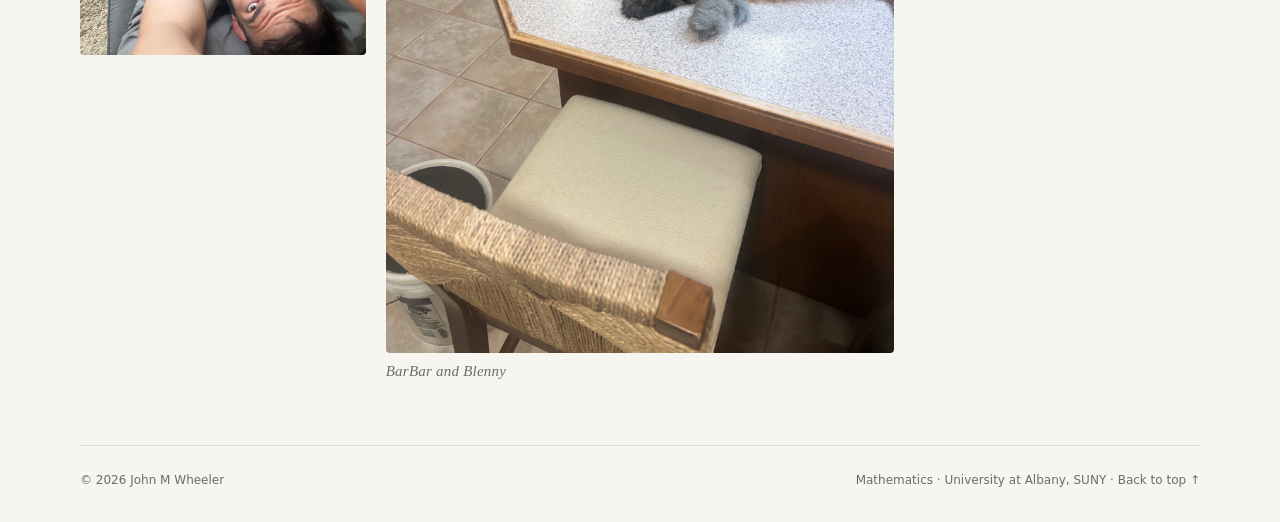
==== commit cd254128: "Move theme toggle beside the name and drop CV from the header menus Co-Authored-By: Claude Opus 5.5 " ====
--- a/misc.html
+++ b/misc.html
@@ -6,14 +6,19 @@
   <meta name="description" content="Photos from John M Wheeler.">
   <meta name="color-scheme" content="light dark">
   <title>Photos — John M Wheeler</title>
-  <link rel="stylesheet" href="site.css?v=photos">
+  <link rel="stylesheet" href="site.css?v=brand-1">
   <script src="site.js"></script>
 </head>
 <body>
   <a class="skip" href="#main">Skip to content</a>
   <div class="wrap" id="top">
     <header>
-      <a class="wordmark" href="index.html" aria-label="John M Wheeler home">John M Wheeler<span>.</span></a>
+      <div class="brand">
+        <a class="wordmark" href="index.html" aria-label="John M Wheeler home">John M Wheeler<span>.</span></a>
+        <button class="theme" id="theme-toggle" type="button" aria-label="Switch to dark theme" hidden>
+          <svg viewBox="0 0 24 24" fill="none" stroke="currentColor" stroke-width="1.5" aria-hidden="true"><circle cx="12" cy="12" r="8"/><path d="M12 4a8 8 0 0 1 0 16Z" fill="currentColor" stroke="none"/></svg>
+        </button>
+      </div>
       <nav aria-label="Main navigation">
         <a href="index.html#research">Research</a>
         <a href="index.html#talks">Talks</a>
@@ -21,10 +26,6 @@
         <a href="index.html#teaching">Teaching</a>
         <a href="index.html#notes">Notes</a>
         <a href="misc.html" aria-current="page">Photos</a>
-        <a href="files/John-M-Wheeler-CV.pdf" aria-label="Curriculum vitae (PDF)">CV <span aria-hidden="true">↗</span></a>
-        <button class="theme" id="theme-toggle" type="button" aria-label="Switch to dark theme" hidden>
-          <svg viewBox="0 0 24 24" fill="none" stroke="currentColor" stroke-width="1.5" aria-hidden="true"><circle cx="12" cy="12" r="8"/><path d="M12 4a8 8 0 0 1 0 16Z" fill="currentColor" stroke="none"/></svg>
-        </button>
       </nav>
     </header>
     <main id="main">
--- a/site.css
+++ b/site.css
@@ -13,6 +13,7 @@
 .skip { position:absolute; top:12px; left:12px; padding:8px 16px; background:var(--paper); transform:translateY(-200%); z-index:2; }
 .skip:focus { transform:translateY(0); }
 header { display:flex; flex-wrap:wrap; justify-content:space-between; align-items:center; min-height:116px; padding:22px 0; border-bottom:1px solid var(--line); gap:20px 24px; }
+.brand { display:flex; align-items:center; gap:14px; }
 .wordmark { font-weight:650; font-size:18px; letter-spacing:-.7px; text-decoration:none; }
 .wordmark span { color:var(--accent); }
 nav { display:flex; flex-wrap:wrap; align-items:center; gap:18px 24px; font-size:14px; }
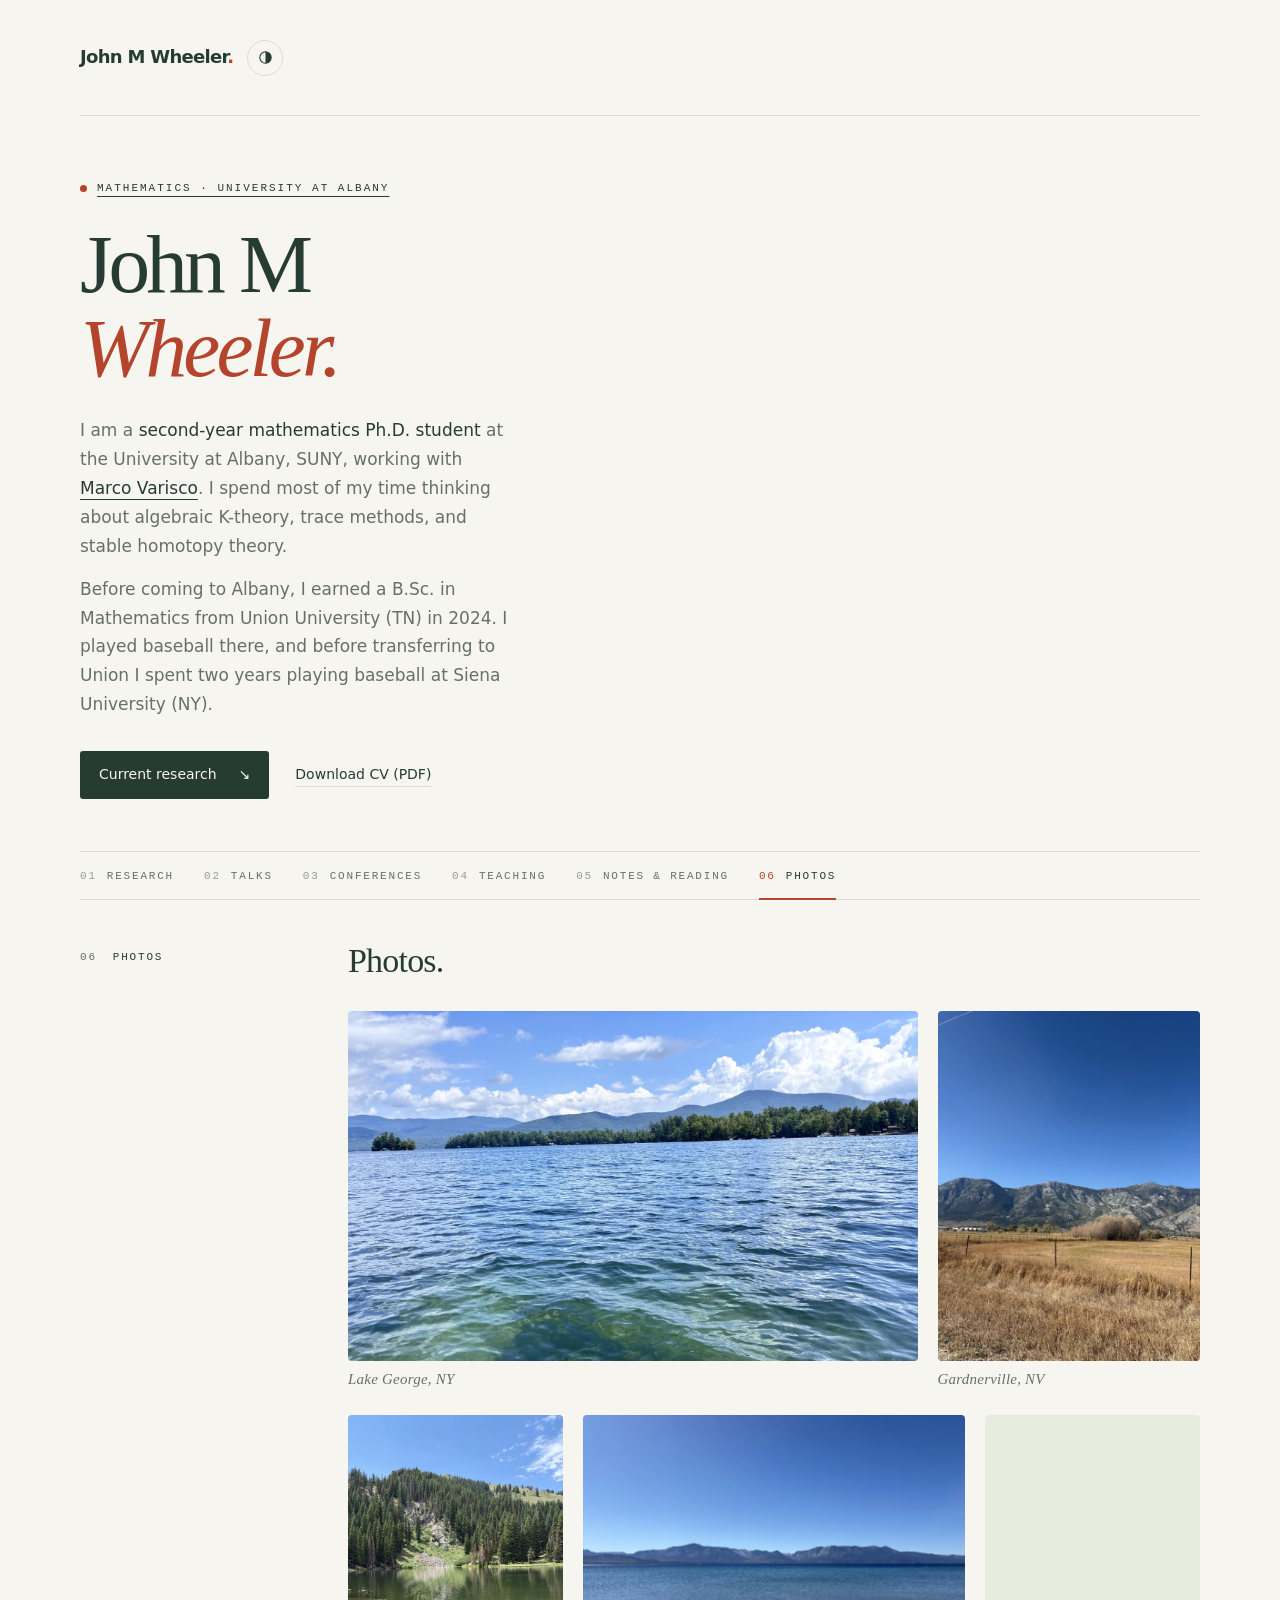
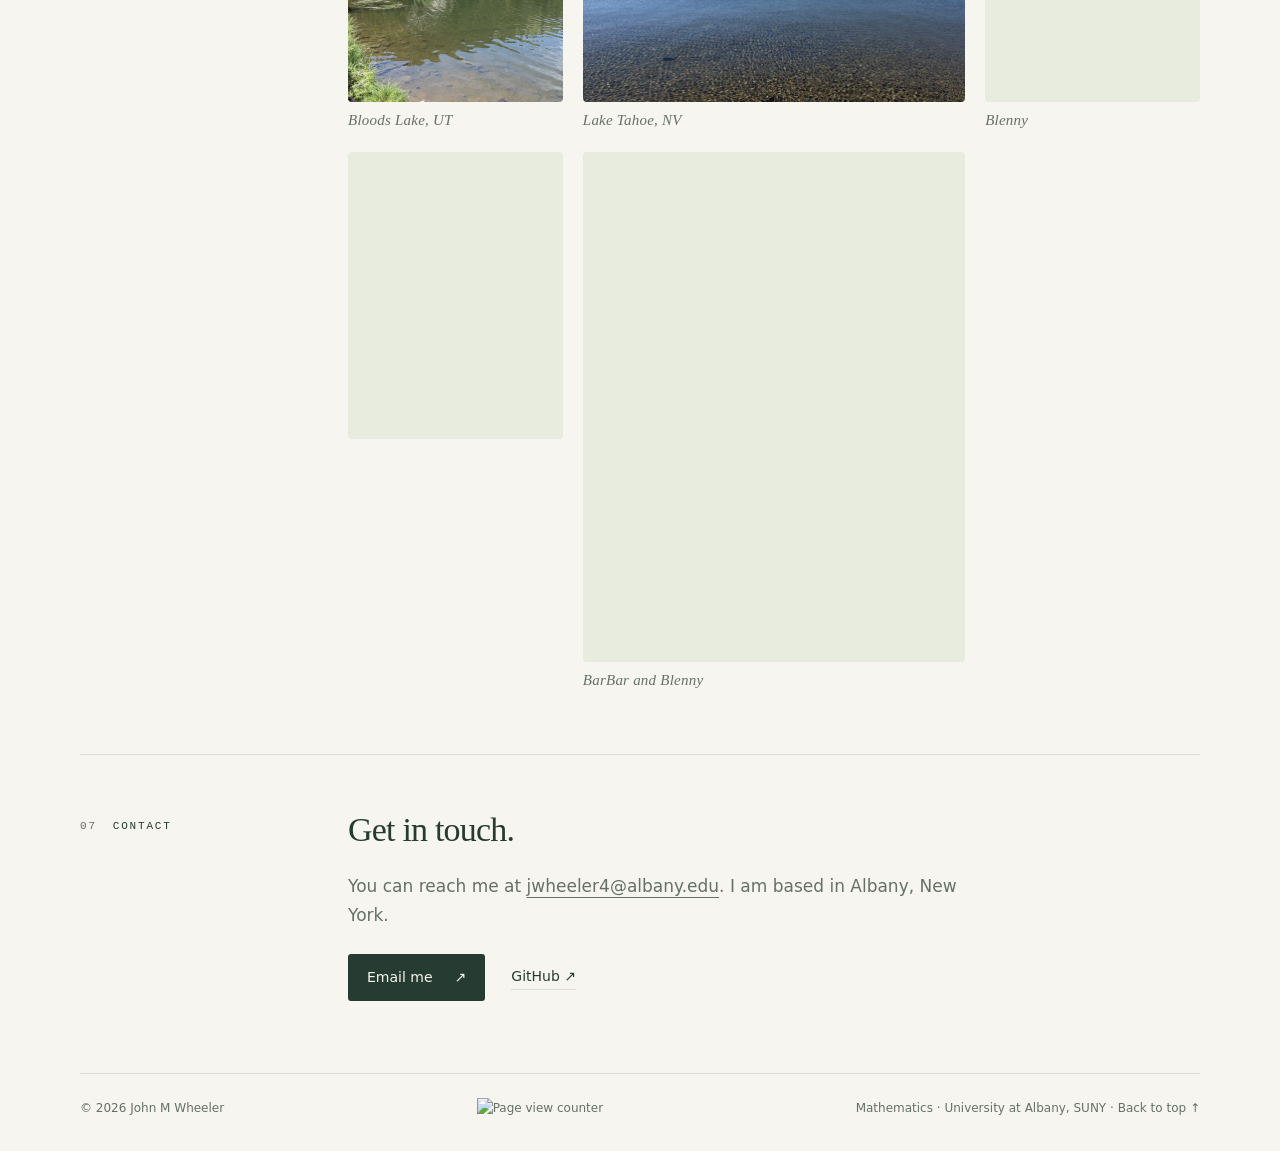
==== commit 4bf60ee2: "Move Photos into a homepage tab and remove the header menu The gallery is now section 06 with its im" ====
--- a/misc.html
+++ b/misc.html
@@ -3,73 +3,10 @@
 <head>
   <meta charset="utf-8">
   <meta name="viewport" content="width=device-width, initial-scale=1">
-  <meta name="description" content="Photos from John M Wheeler.">
-  <meta name="color-scheme" content="light dark">
+  <meta http-equiv="refresh" content="0; url=index.html#photos">
   <title>Photos — John M Wheeler</title>
-  <link rel="stylesheet" href="site.css?v=brand-1">
-  <script src="site.js"></script>
 </head>
 <body>
-  <a class="skip" href="#main">Skip to content</a>
-  <div class="wrap" id="top">
-    <header>
-      <div class="brand">
-        <a class="wordmark" href="index.html" aria-label="John M Wheeler home">John M Wheeler<span>.</span></a>
-        <button class="theme" id="theme-toggle" type="button" aria-label="Switch to dark theme" hidden>
-          <svg viewBox="0 0 24 24" fill="none" stroke="currentColor" stroke-width="1.5" aria-hidden="true"><circle cx="12" cy="12" r="8"/><path d="M12 4a8 8 0 0 1 0 16Z" fill="currentColor" stroke="none"/></svg>
-        </button>
-      </div>
-      <nav aria-label="Main navigation">
-        <a href="index.html#research">Research</a>
-        <a href="index.html#talks">Talks</a>
-        <a href="index.html#conferences">Conferences</a>
-        <a href="index.html#teaching">Teaching</a>
-        <a href="index.html#notes">Notes</a>
-        <a href="misc.html" aria-current="page">Photos</a>
-      </nav>
-    </header>
-    <main id="main">
-      <div class="page-intro">
-        <h1 id="photos-title">Photos<em>.</em></h1>
-      </div>
-      <section class="photos" aria-labelledby="photos-title">
-        <div class="photo-row photo-row-lead">
-          <figure>
-            <a href="files/photos/clouds-over-the-lake.webp"><img src="files/photos/clouds-over-the-lake.webp" width="1536" height="944" alt="White clouds above a tree-lined shore and rippling blue water."></a>
-            <figcaption>Lake George, NY</figcaption>
-          </figure>
-          <figure>
-            <a href="files/photos/mountain-meadow.webp"><img src="files/photos/mountain-meadow.webp" width="1152" height="1536" alt="A wire fence crosses dry golden grass at the foot of a rocky ridge."></a>
-            <figcaption>Gardnerville, NV</figcaption>
-          </figure>
-        </div>
-        <div class="photo-row photo-row-more">
-          <figure>
-            <a href="files/photos/pond-in-the-pines.webp"><img src="files/photos/pond-in-the-pines.webp" width="1152" height="1536" loading="lazy" alt="A steep slope of evergreens reflected in a still pond."></a>
-            <figcaption>Bloods Lake, UT</figcaption>
-          </figure>
-          <figure>
-            <a href="files/photos/clear-water.webp"><img src="files/photos/clear-water.webp" width="1536" height="1152" loading="lazy" alt="Pebbles visible through shallow water with a blue mountain range on the horizon."></a>
-            <figcaption>Lake Tahoe, NV</figcaption>
-          </figure>
-          <figure>
-            <a href="files/photos/cat-on-the-mantel.webp"><img src="files/photos/cat-on-the-mantel.webp" width="1152" height="1536" loading="lazy" alt="A long-haired tabby rests a paw over the edge of a fireplace mantel."></a>
-            <figcaption>Blenny</figcaption>
-          </figure>
-          <figure>
-            <a href="files/photos/cats-on-the-couch.jpg"><img src="files/photos/cats-on-the-couch.jpg" width="960" height="1280" loading="lazy" alt="Two long-haired tabby cats lounging on John as he lies on a gray couch."></a>
-          </figure>
-          <figure>
-            <a href="files/photos/cats-in-the-kitchen.jpg"><img src="files/photos/cats-in-the-kitchen.jpg" width="2880" height="3840" loading="lazy" alt="Two long-haired tabby cats resting on a kitchen counter beside a toy mouse."></a>
-            <figcaption>BarBar and Blenny</figcaption>
-          </figure>
-        </div>
-      </section>
-    </main>
-    <footer>
-      <p>© <span id="year">2026</span> John M Wheeler</p>
-      <p>Mathematics · University at Albany, SUNY · <a href="#top">Back to top ↑</a></p>
-    </footer>
-  </div>
+  <p><a href="index.html#photos">Photos have moved to the homepage.</a></p>
 </body>
 </html>
